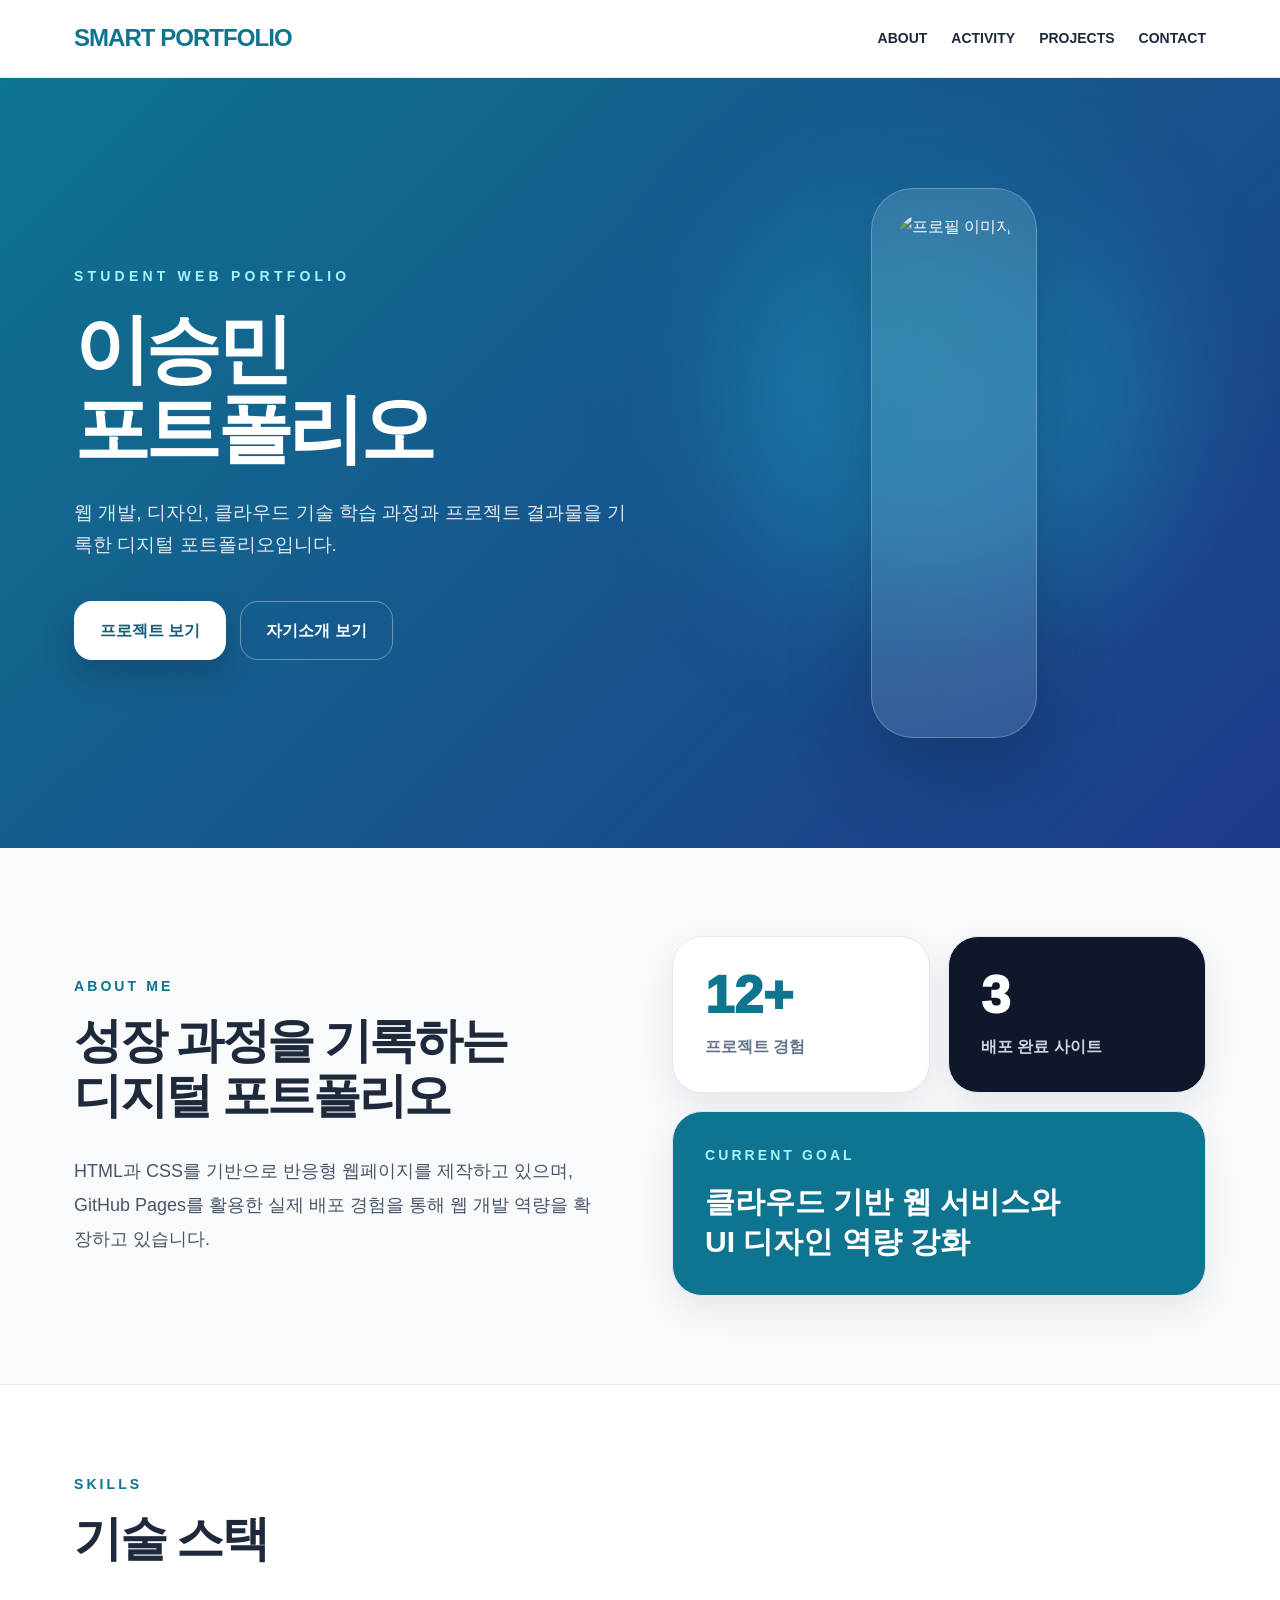
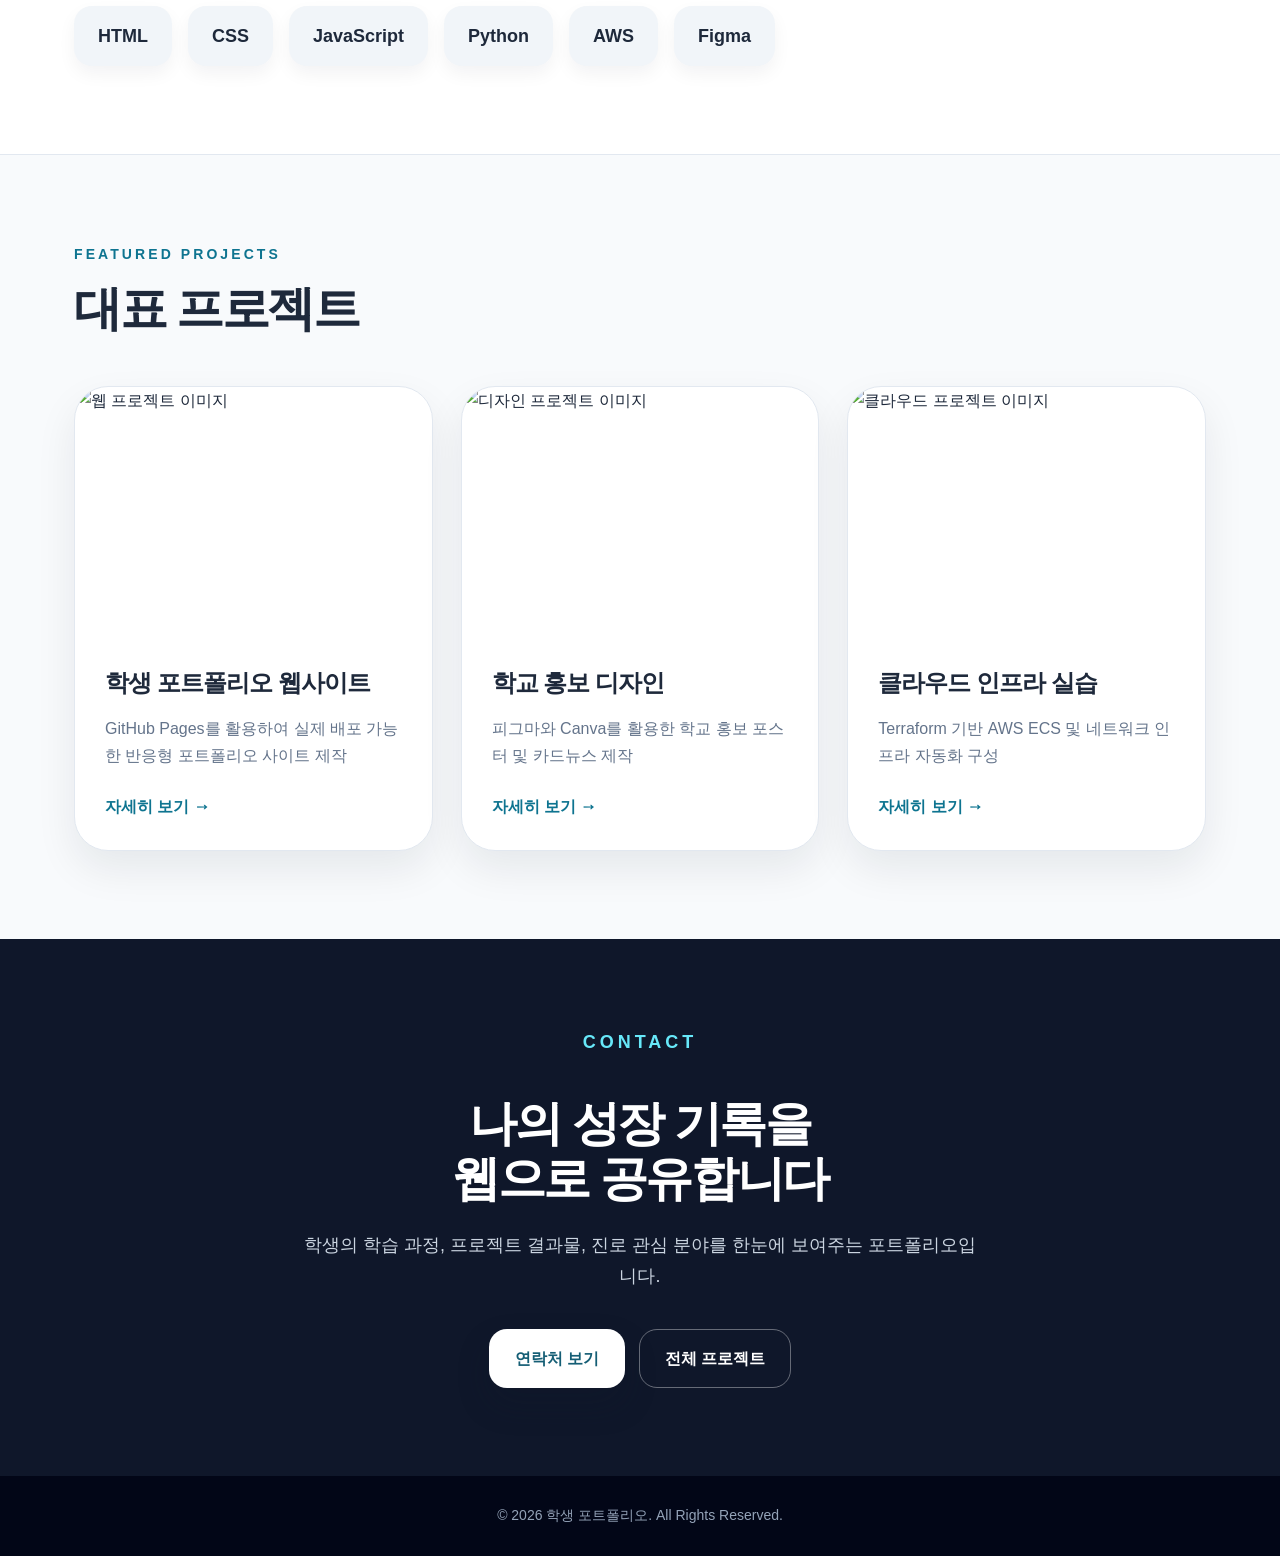
==== index.html @ 3c50de47 "Add files via upload" ====
<!DOCTYPE html>
<html lang="ko">
<head>
  <meta charset="UTF-8" />
  <meta name="viewport" content="width=device-width, initial-scale=1.0" />
  <title>학생 포트폴리오</title>
  <link rel="stylesheet" href="css/style.css" />
</head>
<body>
  <header>
  <nav class="nav">
    <a href="index.html" class="logo">SMART PORTFOLIO</a>
    <ul class="menu">
      <li><a href="about.html" class="">ABOUT</a></li>
      <li><a href="activity.html" class="">ACTIVITY</a></li>
      <li><a href="projects.html" class="">PROJECTS</a></li>
      <li><a href="contact.html" class="">CONTACT</a></li>
    </ul>
  </nav>
</header>

  <section class="hero">
    <div class="hero-inner">
      <div>
        <p class="eyebrow">Student Web Portfolio</p>
        <h1>이승민<br>포트폴리오</h1>
        <p class="hero-desc">
          웹 개발, 디자인, 클라우드 기술 학습 과정과 프로젝트 결과물을 기록한 디지털 포트폴리오입니다.
        </p>
        <div class="button-group">
          <a href="projects.html" class="btn btn-primary">프로젝트 보기</a>
          <a href="about.html" class="btn btn-secondary">자기소개 보기</a>
        </div>
      </div>
      <div class="hero-card">
        <img src="https://images.unsplash.com/photo-1500648767791-00dcc994a43e?q=80&w=1200&auto=format&fit=crop" alt="프로필 이미지">
      </div>
    </div>
  </section>

  <main>
    <section>
      <div class="about-grid">
        <div>
          <p class="section-kicker">About Me</p>
          <h2 class="section-title">성장 과정을 기록하는<br>디지털 포트폴리오</h2>
          <p class="lead">
            HTML과 CSS를 기반으로 반응형 웹페이지를 제작하고 있으며, GitHub Pages를 활용한 실제 배포 경험을 통해 웹 개발 역량을 확장하고 있습니다.
          </p>
        </div>
        <div class="stat-grid">
          <div class="stat-card">
            <div class="stat-number">12+</div>
            <p class="stat-label">프로젝트 경험</p>
          </div>
          <div class="stat-card dark">
            <div class="stat-number">3</div>
            <p class="stat-label">배포 완료 사이트</p>
          </div>
          <div class="stat-card accent">
            <p class="section-kicker" style="color:#a5f3fc;">Current Goal</p>
            <h3 style="font-size:30px; line-height:1.35;">클라우드 기반 웹 서비스와<br>UI 디자인 역량 강화</h3>
          </div>
        </div>
      </div>
    </section>

    <div class="skills-wrap">
      <div class="skills-inner">
        <p class="section-kicker">Skills</p>
        <h2 class="section-title">기술 스택</h2>
        <div class="skills-list">
          <span class="skill">HTML</span>
          <span class="skill">CSS</span>
          <span class="skill">JavaScript</span>
          <span class="skill">Python</span>
          <span class="skill">AWS</span>
          <span class="skill">Figma</span>
        </div>
      </div>
    </div>

    <section>
      <p class="section-kicker">Featured Projects</p>
      <h2 class="section-title">대표 프로젝트</h2>
      <div class="project-grid">
        <article class="project-card">
          <img src="https://images.unsplash.com/photo-1498050108023-c5249f4df085?q=80&w=1200&auto=format&fit=crop" alt="웹 프로젝트 이미지">
          <div class="project-body">
            <h3>학생 포트폴리오 웹사이트</h3>
            <p>GitHub Pages를 활용하여 실제 배포 가능한 반응형 포트폴리오 사이트 제작</p>
            <a href="projects/project1.html" class="project-link">자세히 보기 →</a>
          </div>
        </article>
        <article class="project-card">
          <img src="https://images.unsplash.com/photo-1516321318423-f06f85e504b3?q=80&w=1200&auto=format&fit=crop" alt="디자인 프로젝트 이미지">
          <div class="project-body">
            <h3>학교 홍보 디자인</h3>
            <p>피그마와 Canva를 활용한 학교 홍보 포스터 및 카드뉴스 제작</p>
            <a href="projects/project2.html" class="project-link">자세히 보기 →</a>
          </div>
        </article>
        <article class="project-card">
          <img src="https://images.unsplash.com/photo-1451187580459-43490279c0fa?q=80&w=1200&auto=format&fit=crop" alt="클라우드 프로젝트 이미지">
          <div class="project-body">
            <h3>클라우드 인프라 실습</h3>
            <p>Terraform 기반 AWS ECS 및 네트워크 인프라 자동화 구성</p>
            <a href="projects/project3.html" class="project-link">자세히 보기 →</a>
          </div>
        </article>
      </div>
    </section>
  </main>

  <div class="contact">
    <div class="contact-inner">
      <p class="section-kicker" style="color:#67e8f9;">Contact</p>
      <h2 class="section-title">나의 성장 기록을<br>웹으로 공유합니다</h2>
      <p>학생의 학습 과정, 프로젝트 결과물, 진로 관심 분야를 한눈에 보여주는 포트폴리오입니다.</p>
      <div class="button-group" style="justify-content:center;">
        <a href="contact.html" class="btn btn-primary">연락처 보기</a>
        <a href="projects.html" class="btn btn-secondary">전체 프로젝트</a>
      </div>
    </div>
  </div>

  <footer>
  © 2026 학생 포트폴리오. All Rights Reserved.
</footer>
</body>
</html>
---- css/style.css ----
* {
  box-sizing: border-box;
  margin: 0;
  padding: 0;
}

html {
  scroll-behavior: smooth;
}

body {
  font-family: "Noto Sans KR", "Pretendard", Arial, sans-serif;
  background: #f8fafc;
  color: #1e293b;
  line-height: 1.7;
}

a {
  color: inherit;
  text-decoration: none;
}

img {
  display: block;
  width: 100%;
}

header {
  position: sticky;
  top: 0;
  z-index: 50;
  background: rgba(255, 255, 255, 0.88);
  backdrop-filter: blur(14px);
  border-bottom: 1px solid #e2e8f0;
}

.nav {
  max-width: 1180px;
  margin: 0 auto;
  padding: 18px 24px;
  display: flex;
  justify-content: space-between;
  align-items: center;
  gap: 24px;
}

.logo {
  font-size: 24px;
  font-weight: 900;
  color: #0e7490;
  letter-spacing: -0.04em;
}

.menu {
  display: flex;
  gap: 24px;
  list-style: none;
  font-size: 14px;
  font-weight: 800;
}

.menu a:hover,
.menu a.active {
  color: #0e7490;
}

.hero {
  position: relative;
  overflow: hidden;
  background: linear-gradient(135deg, #0e7490, #1e3a8a);
  color: white;
}

.hero::before {
  content: "";
  position: absolute;
  width: 420px;
  height: 420px;
  border-radius: 999px;
  background: rgba(34, 211, 238, 0.28);
  filter: blur(70px);
  right: 10%;
  top: 15%;
}

.hero-inner {
  position: relative;
  max-width: 1180px;
  margin: 0 auto;
  padding: 110px 24px;
  display: grid;
  grid-template-columns: 1.05fr 0.95fr;
  gap: 72px;
  align-items: center;
}

.eyebrow {
  color: #a5f3fc;
  text-transform: uppercase;
  letter-spacing: 0.3em;
  font-size: 14px;
  font-weight: 800;
  margin-bottom: 20px;
}

.hero h1 {
  font-size: clamp(44px, 7vw, 76px);
  line-height: 1.05;
  font-weight: 950;
  letter-spacing: -0.06em;
  margin-bottom: 28px;
}

.hero-desc {
  max-width: 560px;
  color: #e2e8f0;
  font-size: 19px;
  margin-bottom: 40px;
}

.button-group {
  display: flex;
  flex-wrap: wrap;
  gap: 14px;
}

.btn {
  display: inline-flex;
  align-items: center;
  justify-content: center;
  padding: 15px 25px;
  border-radius: 18px;
  font-weight: 900;
  transition: 0.25s ease;
  border: 1px solid transparent;
}

.btn-primary {
  background: white;
  color: #155e75;
  box-shadow: 0 16px 32px rgba(15, 23, 42, 0.24);
}

.btn-dark {
  background: #0f172a;
  color: white;
}

.btn-secondary {
  border-color: rgba(255, 255, 255, 0.36);
  color: white;
}

.btn-outline {
  border-color: #cbd5e1;
  color: #334155;
  background: white;
}

.btn:hover {
  transform: translateY(-3px);
}

.hero-card {
  position: relative;
  max-width: 430px;
  margin: 0 auto;
  padding: 24px;
  border-radius: 42px;
  background: rgba(255, 255, 255, 0.12);
  border: 1px solid rgba(255, 255, 255, 0.24);
  backdrop-filter: blur(20px);
  box-shadow: 0 30px 80px rgba(15, 23, 42, 0.28);
}

.hero-card img {
  height: 500px;
  object-fit: cover;
  border-radius: 30px;
}

.page-title {
  background: linear-gradient(135deg, #0e7490, #1e3a8a);
  color: white;
}

.page-title-inner {
  max-width: 1180px;
  margin: 0 auto;
  padding: 72px 24px;
}

.page-title h1 {
  font-size: clamp(38px, 5vw, 60px);
  font-weight: 950;
  letter-spacing: -0.05em;
  margin-bottom: 16px;
}

.page-title p {
  color: #dbeafe;
  font-size: 18px;
}

main section,
.section {
  max-width: 1180px;
  margin: 0 auto;
  padding: 88px 24px;
}

.section-kicker {
  color: #0e7490;
  text-transform: uppercase;
  letter-spacing: 0.22em;
  font-size: 14px;
  font-weight: 900;
  margin-bottom: 14px;
}

.section-title {
  font-size: clamp(32px, 4vw, 48px);
  font-weight: 950;
  line-height: 1.15;
  letter-spacing: -0.05em;
  margin-bottom: 30px;
}

.lead {
  color: #475569;
  font-size: 18px;
  line-height: 1.9;
}

.about-grid,
.two-grid {
  display: grid;
  grid-template-columns: 1fr 1fr;
  gap: 64px;
  align-items: center;
}

.card {
  background: white;
  border: 1px solid #e2e8f0;
  border-radius: 30px;
  padding: 32px;
  box-shadow: 0 14px 34px rgba(15, 23, 42, 0.08);
}

.stat-grid {
  display: grid;
  grid-template-columns: 1fr 1fr;
  gap: 18px;
}

.stat-card {
  padding: 32px;
  border-radius: 30px;
  background: white;
  border: 1px solid #e2e8f0;
  box-shadow: 0 14px 34px rgba(15, 23, 42, 0.08);
}

.stat-card.dark {
  background: #0f172a;
  color: white;
}

.stat-card.accent {
  grid-column: 1 / -1;
  background: #0e7490;
  color: white;
}

.stat-number {
  font-size: 52px;
  line-height: 1;
  font-weight: 950;
  color: #0e7490;
  margin-bottom: 12px;
}

.stat-card.dark .stat-number,
.stat-card.accent .stat-number {
  color: white;
}

.stat-label {
  color: #64748b;
  font-weight: 800;
}

.stat-card.dark .stat-label,
.stat-card.accent .stat-label {
  color: #cbd5e1;
}

.skills-wrap {
  max-width: none;
  background: white;
  border-top: 1px solid #e2e8f0;
  border-bottom: 1px solid #e2e8f0;
}

.skills-inner {
  max-width: 1180px;
  margin: 0 auto;
  padding: 88px 24px;
}

.skills-list {
  display: flex;
  flex-wrap: wrap;
  gap: 16px;
  margin-top: 40px;
}

.skill {
  padding: 15px 24px;
  border-radius: 18px;
  background: #f1f5f9;
  color: #1e293b;
  font-size: 18px;
  font-weight: 900;
  box-shadow: 0 8px 18px rgba(15, 23, 42, 0.05);
  transition: 0.25s ease;
}

.skill:hover {
  background: #0e7490;
  color: white;
  transform: translateY(-3px);
}

.project-grid,
.activity-grid {
  display: grid;
  grid-template-columns: repeat(3, 1fr);
  gap: 28px;
  margin-top: 50px;
}

.project-card {
  overflow: hidden;
  border-radius: 34px;
  background: white;
  border: 1px solid #e2e8f0;
  box-shadow: 0 18px 40px rgba(15, 23, 42, 0.08);
  transition: 0.3s ease;
}

.project-card:hover {
  transform: translateY(-8px);
  box-shadow: 0 28px 60px rgba(15, 23, 42, 0.14);
}

.project-card img {
  height: 250px;
  object-fit: cover;
}

.project-body {
  padding: 30px;
}

.project-body h3,
.card h3 {
  font-size: 24px;
  line-height: 1.3;
  letter-spacing: -0.04em;
  margin-bottom: 16px;
}

.project-body p,
.card p {
  color: #64748b;
  margin-bottom: 24px;
}

.project-link {
  color: #0e7490;
  font-weight: 950;
}

.info-list {
  display: grid;
  gap: 14px;
  margin-top: 24px;
}

.info-item {
  display: flex;
  justify-content: space-between;
  gap: 16px;
  padding-bottom: 14px;
  border-bottom: 1px solid #e2e8f0;
}

.info-item strong {
  color: #0e7490;
  min-width: 110px;
}

.timeline {
  display: grid;
  gap: 18px;
  margin-top: 40px;
}

.timeline-item {
  background: white;
  border-left: 6px solid #0e7490;
  border-radius: 22px;
  padding: 26px;
  border-top: 1px solid #e2e8f0;
  border-right: 1px solid #e2e8f0;
  border-bottom: 1px solid #e2e8f0;
  box-shadow: 0 12px 28px rgba(15, 23, 42, 0.06);
}

.timeline-item span {
  display: inline-block;
  color: #0e7490;
  font-weight: 900;
  margin-bottom: 8px;
}

.detail-image {
  border-radius: 34px;
  overflow: hidden;
  box-shadow: 0 20px 46px rgba(15, 23, 42, 0.12);
}

.detail-image img {
  height: 420px;
  object-fit: cover;
}

.badge-list {
  display: flex;
  flex-wrap: wrap;
  gap: 10px;
  margin: 22px 0;
}

.badge {
  background: #e0f2fe;
  color: #075985;
  border-radius: 999px;
  padding: 8px 14px;
  font-weight: 900;
  font-size: 14px;
}

.contact {
  max-width: none;
  background: #0f172a;
  color: white;
}

.contact-inner {
  max-width: 1180px;
  margin: 0 auto;
  padding: 88px 24px;
  text-align: center;
}

.contact .section-title {
  margin-bottom: 24px;
}

.contact p {
  color: #cbd5e1;
  max-width: 680px;
  margin: 0 auto 38px;
  font-size: 18px;
}

footer {
  background: #020617;
  color: #94a3b8;
  text-align: center;
  padding: 28px 16px;
  font-size: 14px;
}

@media (max-width: 900px) {
  .hero-inner,
  .about-grid,
  .two-grid,
  .project-grid,
  .activity-grid {
    grid-template-columns: 1fr;
  }

  .hero-inner {
    padding: 80px 24px;
  }

  .hero-card img {
    height: 420px;
  }

  .menu {
    gap: 14px;
    flex-wrap: wrap;
    justify-content: flex-end;
  }
}

@media (max-width: 560px) {
  .nav {
    align-items: flex-start;
    flex-direction: column;
  }

  .menu {
    justify-content: flex-start;
  }

  .hero-inner,
  main section,
  .section,
  .skills-inner,
  .contact-inner,
  .page-title-inner {
    padding-left: 18px;
    padding-right: 18px;
  }

  .hero-card img,
  .detail-image img {
    height: 340px;
  }

  .stat-grid {
    grid-template-columns: 1fr;
  }

  .stat-card.accent {
    grid-column: auto;
  }

  .info-item {
    flex-direction: column;
    gap: 4px;
  }
}
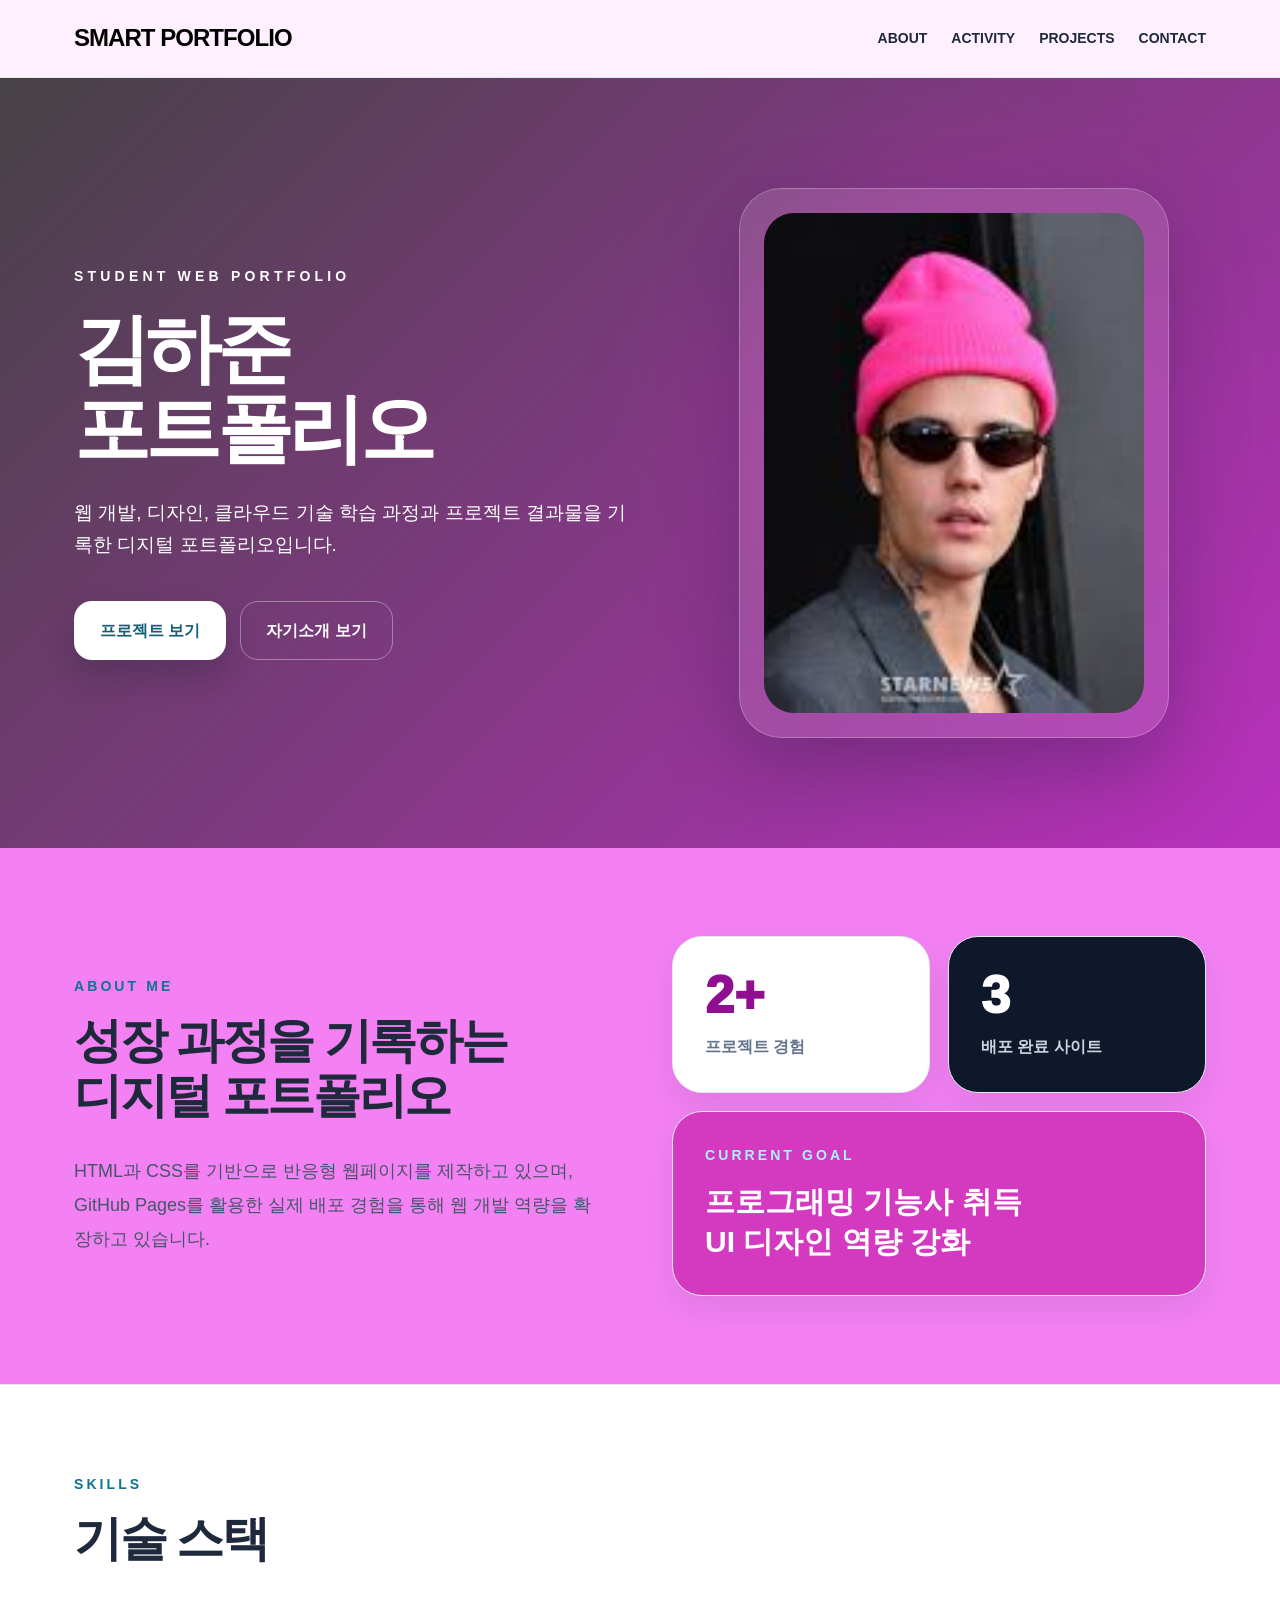
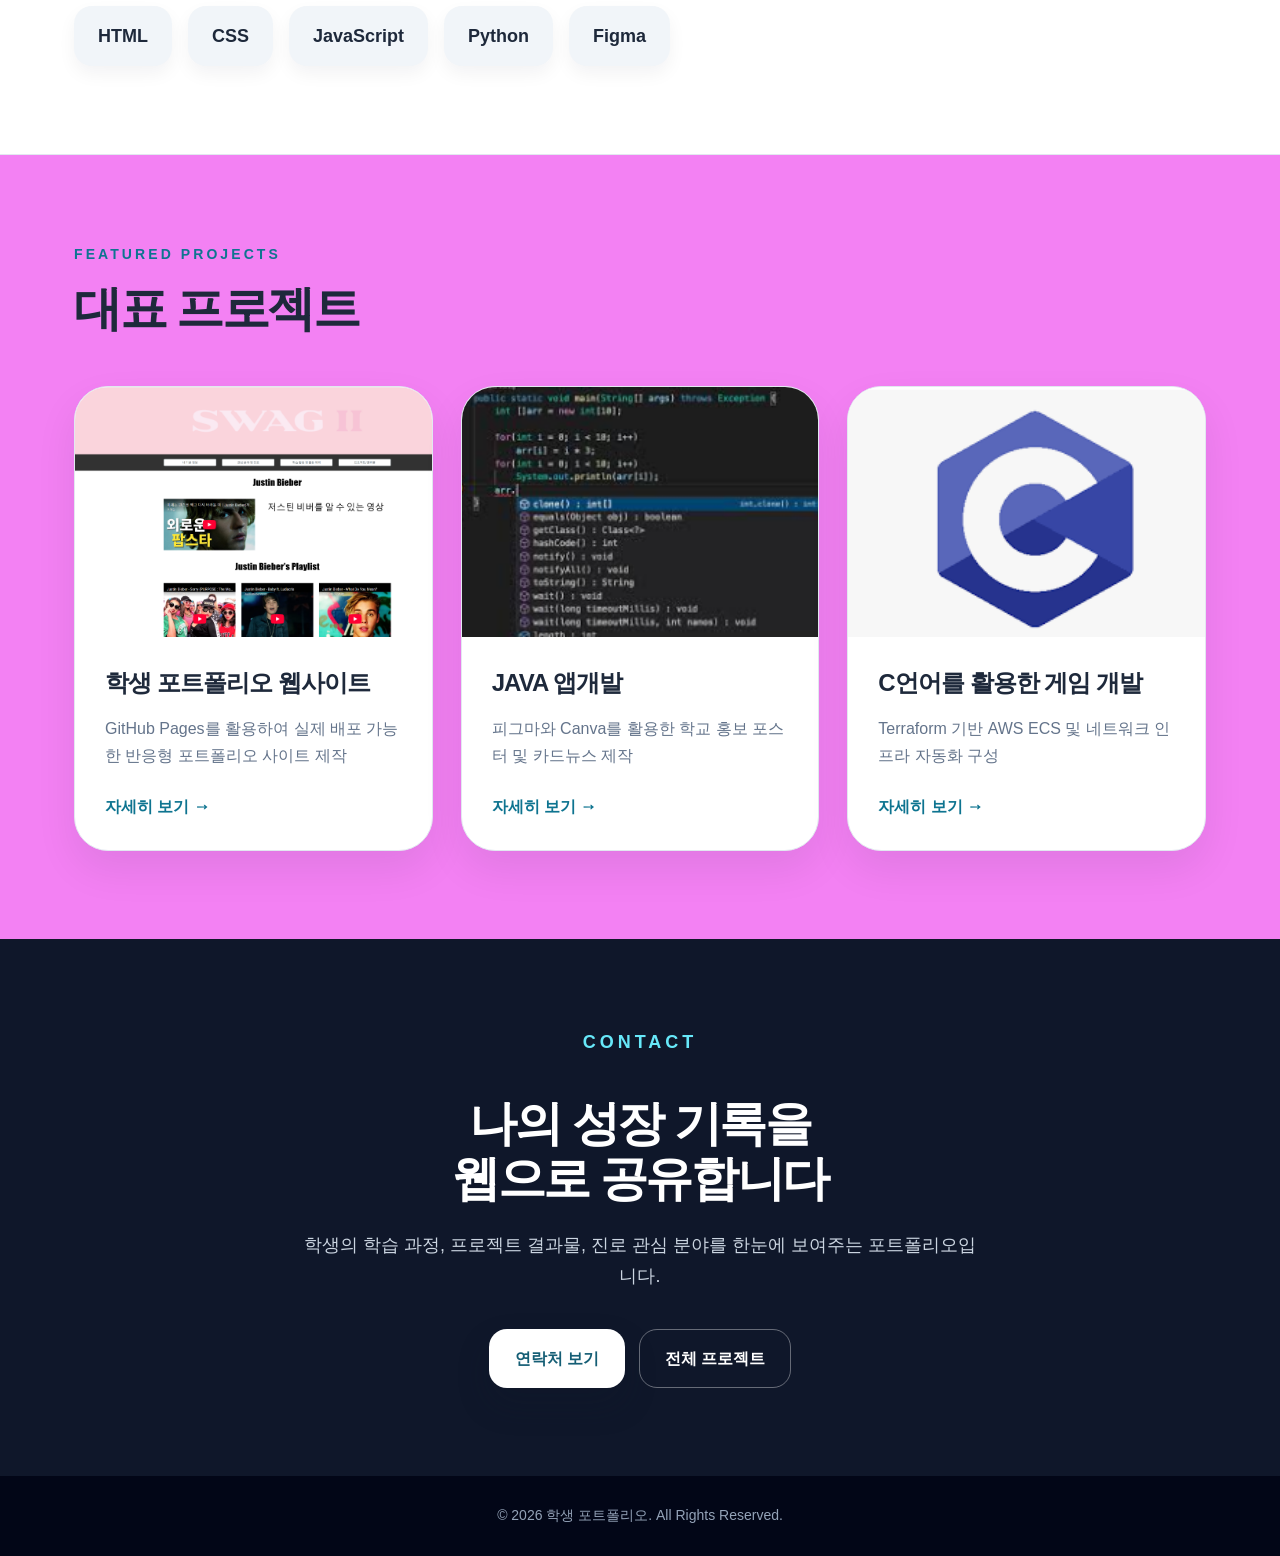
==== commit 6627112f: "Add files via upload" ====
--- a/index.html
+++ b/index.html
@@ -23,7 +23,7 @@
     <div class="hero-inner">
       <div>
         <p class="eyebrow">Student Web Portfolio</p>
-        <h1>이승민<br>포트폴리오</h1>
+        <h1>김하준<br>포트폴리오</h1>
         <p class="hero-desc">
           웹 개발, 디자인, 클라우드 기술 학습 과정과 프로젝트 결과물을 기록한 디지털 포트폴리오입니다.
         </p>
@@ -33,7 +33,7 @@
         </div>
       </div>
       <div class="hero-card">
-        <img src="https://images.unsplash.com/photo-1500648767791-00dcc994a43e?q=80&w=1200&auto=format&fit=crop" alt="프로필 이미지">
+        <img src="images/01.jpg.jpg" alt="프로필 이미지">
       </div>
     </div>
   </section>
@@ -50,7 +50,7 @@
         </div>
         <div class="stat-grid">
           <div class="stat-card">
-            <div class="stat-number">12+</div>
+            <div class="stat-number">2+</div>
             <p class="stat-label">프로젝트 경험</p>
           </div>
           <div class="stat-card dark">
@@ -59,7 +59,7 @@
           </div>
           <div class="stat-card accent">
             <p class="section-kicker" style="color:#a5f3fc;">Current Goal</p>
-            <h3 style="font-size:30px; line-height:1.35;">클라우드 기반 웹 서비스와<br>UI 디자인 역량 강화</h3>
+            <h3 style="font-size:30px; line-height:1.35;">프로그래밍 기능사 취득<br>UI 디자인 역량 강화</h3>
           </div>
         </div>
       </div>
@@ -74,7 +74,6 @@
           <span class="skill">CSS</span>
           <span class="skill">JavaScript</span>
           <span class="skill">Python</span>
-          <span class="skill">AWS</span>
           <span class="skill">Figma</span>
         </div>
       </div>
@@ -85,7 +84,7 @@
       <h2 class="section-title">대표 프로젝트</h2>
       <div class="project-grid">
         <article class="project-card">
-          <img src="https://images.unsplash.com/photo-1498050108023-c5249f4df085?q=80&w=1200&auto=format&fit=crop" alt="웹 프로젝트 이미지">
+          <img src="images/03.jpg.png" alt="웹 프로젝트 이미지">
           <div class="project-body">
             <h3>학생 포트폴리오 웹사이트</h3>
             <p>GitHub Pages를 활용하여 실제 배포 가능한 반응형 포트폴리오 사이트 제작</p>
@@ -93,17 +92,17 @@
           </div>
         </article>
         <article class="project-card">
-          <img src="https://images.unsplash.com/photo-1516321318423-f06f85e504b3?q=80&w=1200&auto=format&fit=crop" alt="디자인 프로젝트 이미지">
+          <img src="images/07,jpg.png" alt="디자인 프로젝트 이미지">
           <div class="project-body">
-            <h3>학교 홍보 디자인</h3>
+            <h3>JAVA 앱개발</h3>
             <p>피그마와 Canva를 활용한 학교 홍보 포스터 및 카드뉴스 제작</p>
             <a href="projects/project2.html" class="project-link">자세히 보기 →</a>
           </div>
         </article>
         <article class="project-card">
-          <img src="https://images.unsplash.com/photo-1451187580459-43490279c0fa?q=80&w=1200&auto=format&fit=crop" alt="클라우드 프로젝트 이미지">
+          <img src="images/06.jpg.png" alt="클라우드 프로젝트 이미지">
           <div class="project-body">
-            <h3>클라우드 인프라 실습</h3>
+            <h3>C언어를 활용한 게임 개발</h3>
             <p>Terraform 기반 AWS ECS 및 네트워크 인프라 자동화 구성</p>
             <a href="projects/project3.html" class="project-link">자세히 보기 →</a>
           </div>
--- a/css/style.css
+++ b/css/style.css
@@ -10,7 +10,7 @@
 
 body {
   font-family: "Noto Sans KR", "Pretendard", Arial, sans-serif;
-  background: #f8fafc;
+  background: #f381f3;
   color: #1e293b;
   line-height: 1.7;
 }
@@ -47,7 +47,7 @@
 .logo {
   font-size: 24px;
   font-weight: 900;
-  color: #0e7490;
+  color: #000000;
   letter-spacing: -0.04em;
 }
 
@@ -61,14 +61,14 @@
 
 .menu a:hover,
 .menu a.active {
-  color: #0e7490;
+  color: #d781df;
 }
 
 .hero {
   position: relative;
   overflow: hidden;
-  background: linear-gradient(135deg, #0e7490, #1e3a8a);
-  color: white;
+  background: linear-gradient(135deg, #464245, #ba30be);
+  color: rgb(255, 255, 255);
 }
 
 .hero::before {
@@ -77,7 +77,7 @@
   width: 420px;
   height: 420px;
   border-radius: 999px;
-  background: rgba(34, 211, 238, 0.28);
+  background: rgba(224, 44, 215, 0.28);
   filter: blur(70px);
   right: 10%;
   top: 15%;
@@ -95,7 +95,7 @@
 }
 
 .eyebrow {
-  color: #a5f3fc;
+  color: #ffffff;
   text-transform: uppercase;
   letter-spacing: 0.3em;
   font-size: 14px;
@@ -113,7 +113,7 @@
 
 .hero-desc {
   max-width: 560px;
-  color: #e2e8f0;
+  color: #ffffff;
   font-size: 19px;
   margin-bottom: 40px;
 }
@@ -269,7 +269,7 @@
 
 .stat-card.accent {
   grid-column: 1 / -1;
-  background: #0e7490;
+  background: #d43ac0;
   color: white;
 }
 
@@ -277,7 +277,7 @@
   font-size: 52px;
   line-height: 1;
   font-weight: 950;
-  color: #0e7490;
+  color: #900e90;
   margin-bottom: 12px;
 }
 
@@ -328,7 +328,7 @@
 }
 
 .skill:hover {
-  background: #0e7490;
+  background: #d148bf;
   color: white;
   transform: translateY(-3px);
 }
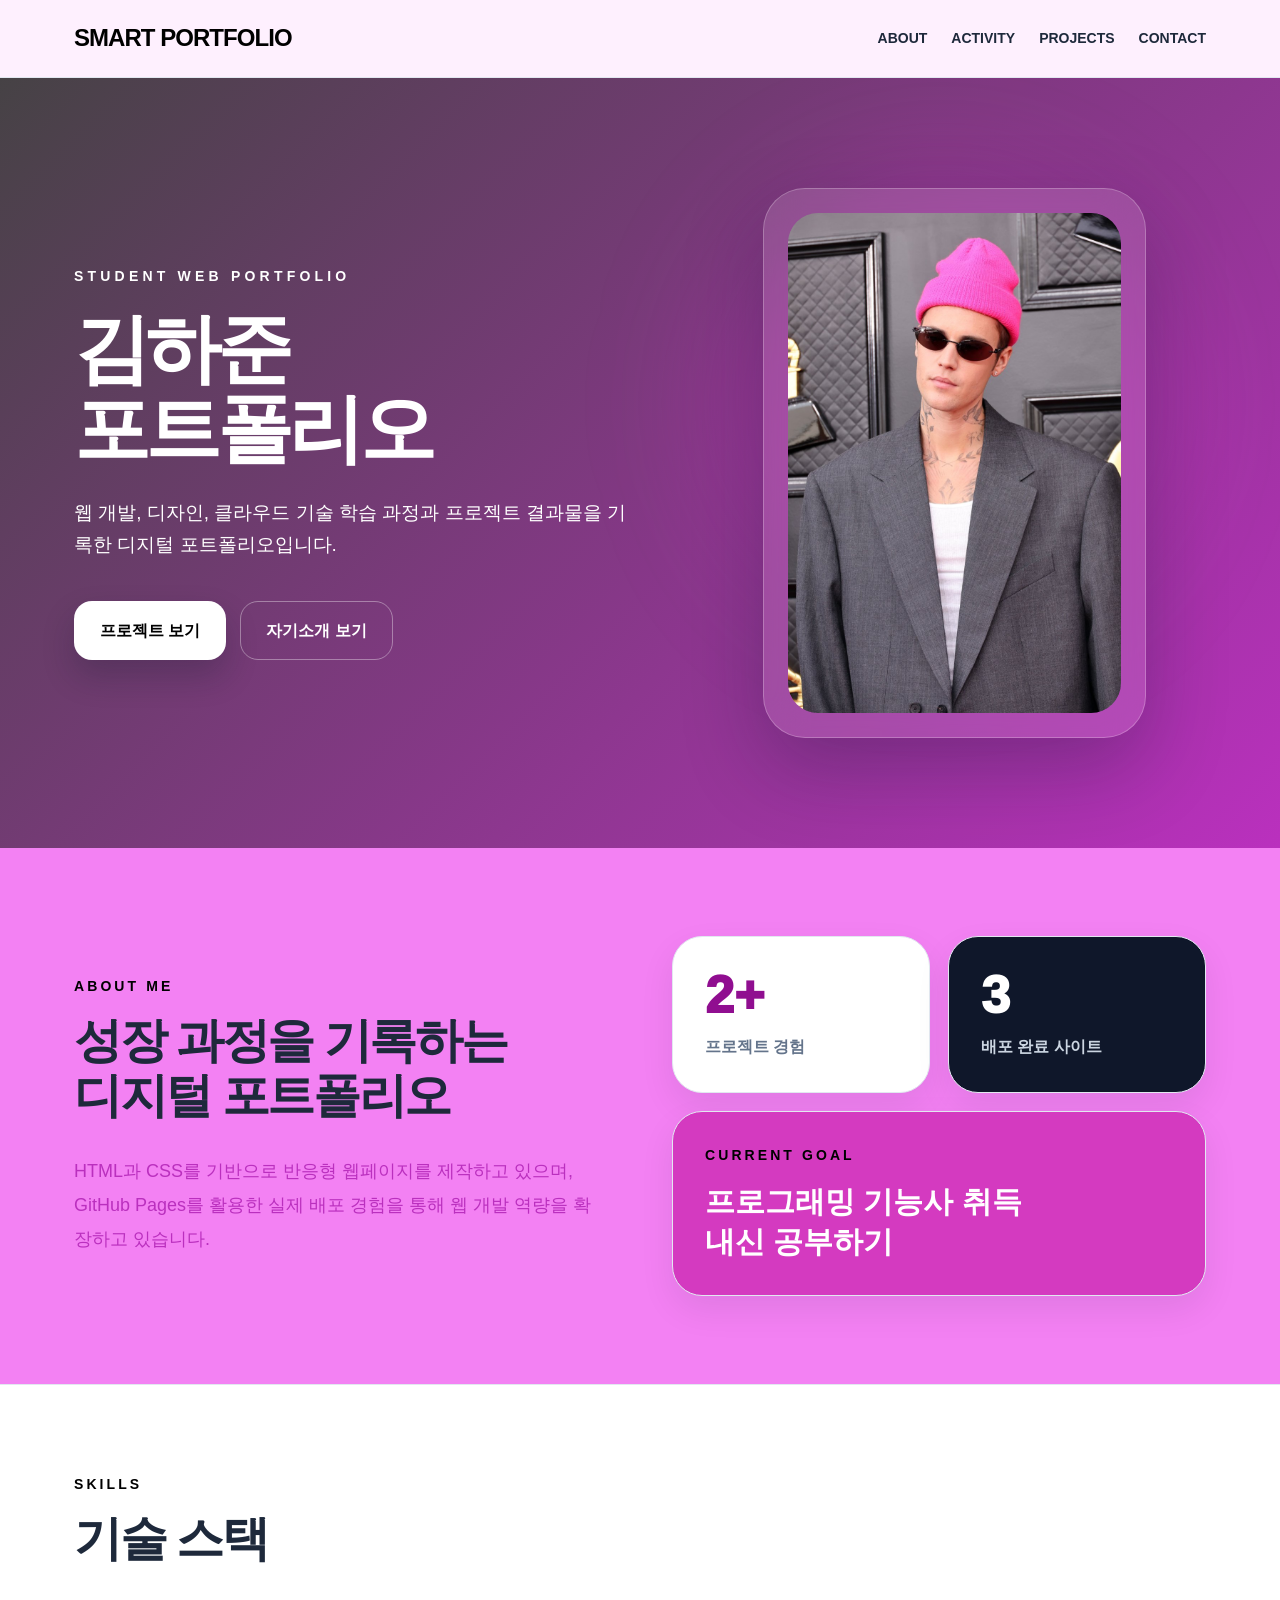
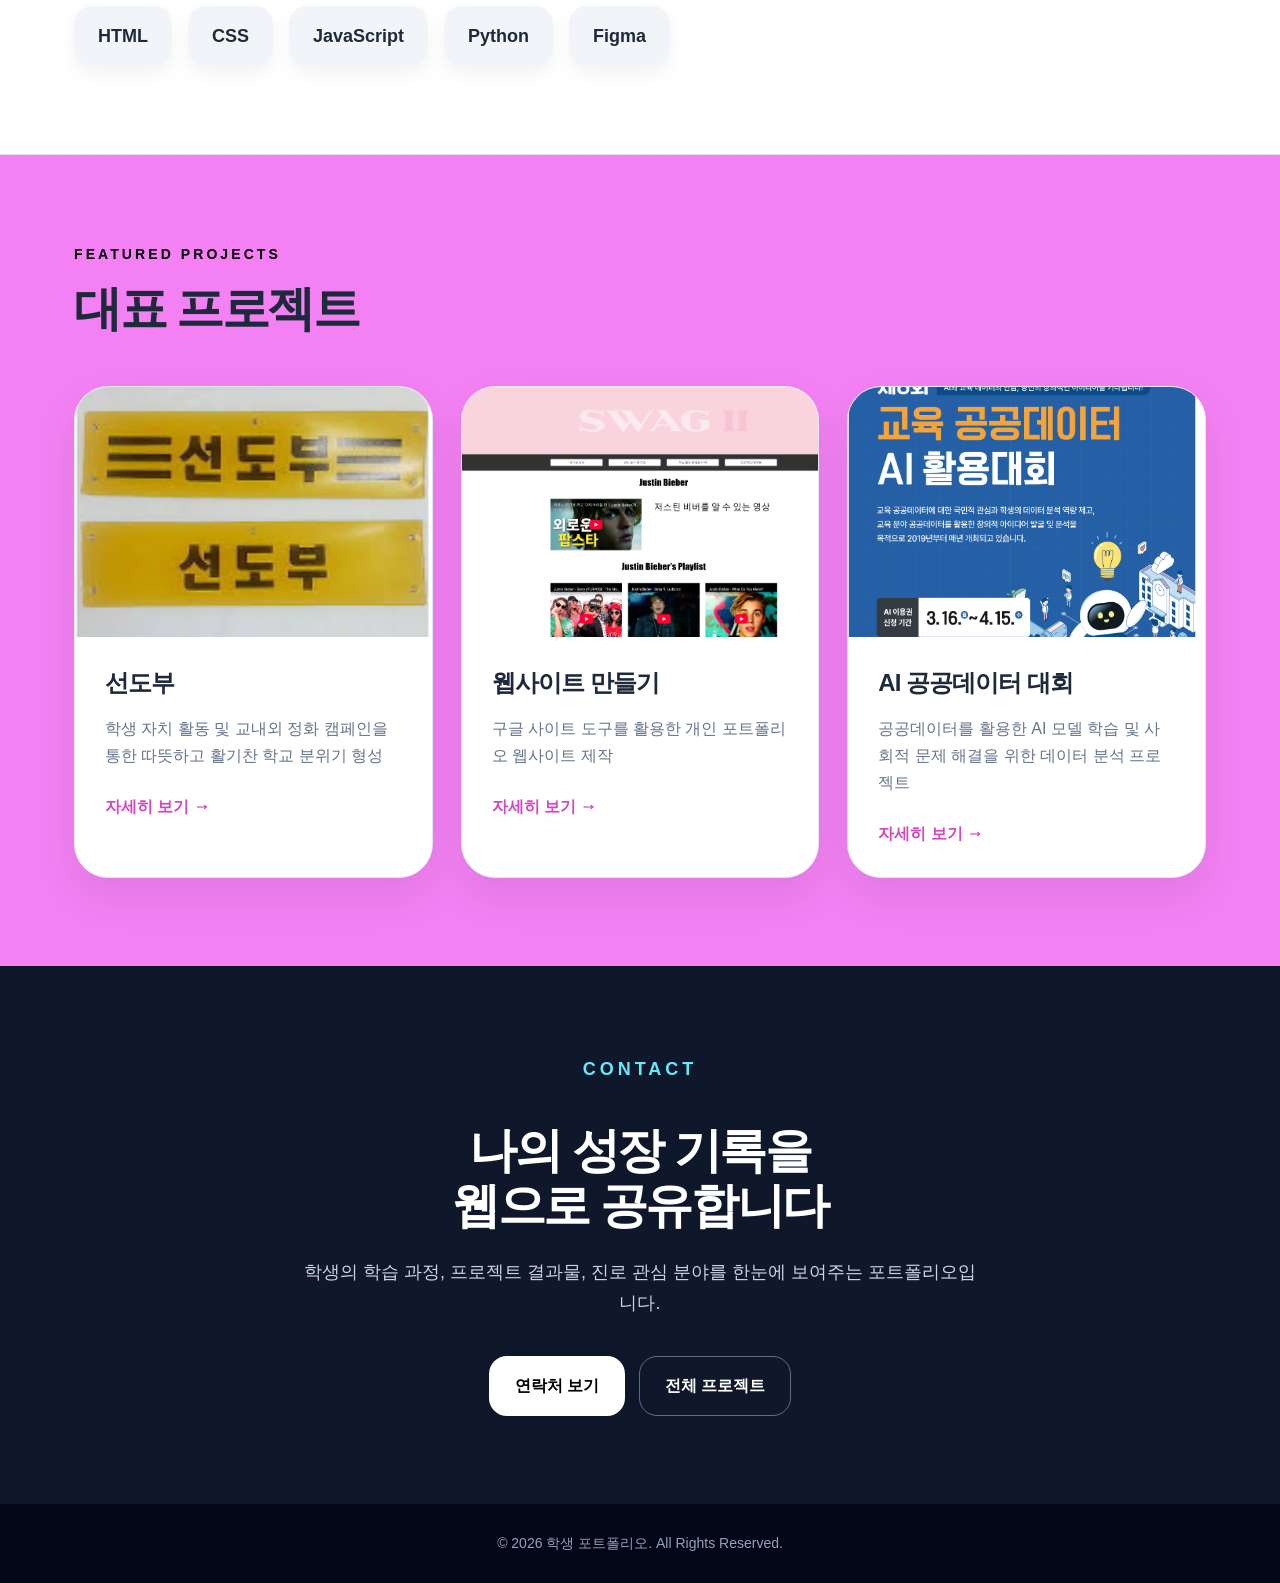
==== commit d7839dc8: "Add files via upload" ====
--- a/index.html
+++ b/index.html
@@ -33,7 +33,7 @@
         </div>
       </div>
       <div class="hero-card">
-        <img src="images/01.jpg.jpg" alt="프로필 이미지">
+        <img src="images/08.jpg.jpg" alt="프로필 이미지">
       </div>
     </div>
   </section>
@@ -58,8 +58,8 @@
             <p class="stat-label">배포 완료 사이트</p>
           </div>
           <div class="stat-card accent">
-            <p class="section-kicker" style="color:#a5f3fc;">Current Goal</p>
-            <h3 style="font-size:30px; line-height:1.35;">프로그래밍 기능사 취득<br>UI 디자인 역량 강화</h3>
+            <p class="section-kicker" style="color:#000000;">Current Goal</p>
+            <h3 style="font-size:30px; line-height:1.35;">프로그래밍 기능사 취득<br>내신 공부하기</h3>
           </div>
         </div>
       </div>
@@ -84,26 +84,26 @@
       <h2 class="section-title">대표 프로젝트</h2>
       <div class="project-grid">
         <article class="project-card">
-          <img src="images/03.jpg.png" alt="웹 프로젝트 이미지">
+          <img src="images/15.jpg.png" alt="웹 프로젝트 이미지">
           <div class="project-body">
-            <h3>학생 포트폴리오 웹사이트</h3>
-            <p>GitHub Pages를 활용하여 실제 배포 가능한 반응형 포트폴리오 사이트 제작</p>
+            <h3>선도부</h3>
+            <p>학생 자치 활동 및 교내외 정화 캠페인을 통한 따뜻하고 활기찬 학교 분위기 형성</p>
             <a href="projects/project1.html" class="project-link">자세히 보기 →</a>
           </div>
         </article>
         <article class="project-card">
-          <img src="images/07,jpg.png" alt="디자인 프로젝트 이미지">
+          <img src="images/03.jpg.png" alt="디자인 프로젝트 이미지">
           <div class="project-body">
-            <h3>JAVA 앱개발</h3>
-            <p>피그마와 Canva를 활용한 학교 홍보 포스터 및 카드뉴스 제작</p>
+            <h3>웹사이트 만들기</h3>
+            <p>구글 사이트 도구를 활용한 개인 포트폴리오 웹사이트 제작</p>
             <a href="projects/project2.html" class="project-link">자세히 보기 →</a>
           </div>
         </article>
         <article class="project-card">
-          <img src="images/06.jpg.png" alt="클라우드 프로젝트 이미지">
+          <img src="images/14.jpg.png" alt="클라우드 프로젝트 이미지">
           <div class="project-body">
-            <h3>C언어를 활용한 게임 개발</h3>
-            <p>Terraform 기반 AWS ECS 및 네트워크 인프라 자동화 구성</p>
+            <h3>AI 공공데이터 대회</h3>
+            <p>공공데이터를 활용한 AI 모델 학습 및 사회적 문제 해결을 위한 데이터 분석 프로젝트</p>
             <a href="projects/project3.html" class="project-link">자세히 보기 →</a>
           </div>
         </article>
--- a/css/style.css
+++ b/css/style.css
@@ -137,12 +137,12 @@
 
 .btn-primary {
   background: white;
-  color: #155e75;
+  color: #000000;
   box-shadow: 0 16px 32px rgba(15, 23, 42, 0.24);
 }
 
 .btn-dark {
-  background: #0f172a;
+  background: #d35acd;
   color: white;
 }
 
@@ -153,7 +153,7 @@
 
 .btn-outline {
   border-color: #cbd5e1;
-  color: #334155;
+  color: #000000;
   background: white;
 }
 
@@ -180,7 +180,7 @@
 }
 
 .page-title {
-  background: linear-gradient(135deg, #0e7490, #1e3a8a);
+  background: linear-gradient(135deg, #000000, #000000);
   color: white;
 }
 
@@ -210,7 +210,7 @@
 }
 
 .section-kicker {
-  color: #0e7490;
+  color: #000000;
   text-transform: uppercase;
   letter-spacing: 0.22em;
   font-size: 14px;
@@ -226,8 +226,9 @@
   margin-bottom: 30px;
 }
 
+/* 본문 소개 글자 색상 수정 (파란색 -> 진한 마젠타 핑크) */
 .lead {
-  color: #475569;
+  color: #ba30be;
   font-size: 18px;
   line-height: 1.9;
 }
@@ -378,8 +379,9 @@
   margin-bottom: 24px;
 }
 
+/* 프로젝트 링크 글자 색상 수정 (파란색 -> 마젠타 핑크) */
 .project-link {
-  color: #0e7490;
+  color: #d148bf;
   font-weight: 950;
 }
 
@@ -397,8 +399,9 @@
   border-bottom: 1px solid #e2e8f0;
 }
 
+/* 프로필 정보 항목 라벨 색상 수정 (파란색 -> 진한 핑크) */
 .info-item strong {
-  color: #0e7490;
+  color: #ba30be;
   min-width: 110px;
 }
 
@@ -410,7 +413,7 @@
 
 .timeline-item {
   background: white;
-  border-left: 6px solid #0e7490;
+  border-left: 6px solid #ffffff;
   border-radius: 22px;
   padding: 26px;
   border-top: 1px solid #e2e8f0;
@@ -419,9 +422,10 @@
   box-shadow: 0 12px 28px rgba(15, 23, 42, 0.06);
 }
 
+/* 타임라인 날짜/기간 색상 수정 (파란색 -> 마젠타 핑크) */
 .timeline-item span {
   display: inline-block;
-  color: #0e7490;
+  color: #d148bf;
   font-weight: 900;
   margin-bottom: 8px;
 }
@@ -446,7 +450,7 @@
 
 .badge {
   background: #e0f2fe;
-  color: #075985;
+  color: #000000;
   border-radius: 999px;
   padding: 8px 14px;
   font-weight: 900;
@@ -512,38 +516,4 @@
 @media (max-width: 560px) {
   .nav {
     align-items: flex-start;
-    flex-direction: column;
-  }
-
-  .menu {
-    justify-content: flex-start;
-  }
-
-  .hero-inner,
-  main section,
-  .section,
-  .skills-inner,
-  .contact-inner,
-  .page-title-inner {
-    padding-left: 18px;
-    padding-right: 18px;
-  }
-
-  .hero-card img,
-  .detail-image img {
-    height: 340px;
-  }
-
-  .stat-grid {
-    grid-template-columns: 1fr;
-  }
-
-  .stat-card.accent {
-    grid-column: auto;
-  }
-
-  .info-item {
-    flex-direction: column;
-    gap: 4px;
-  }
-}
+    flex-direction: column;
